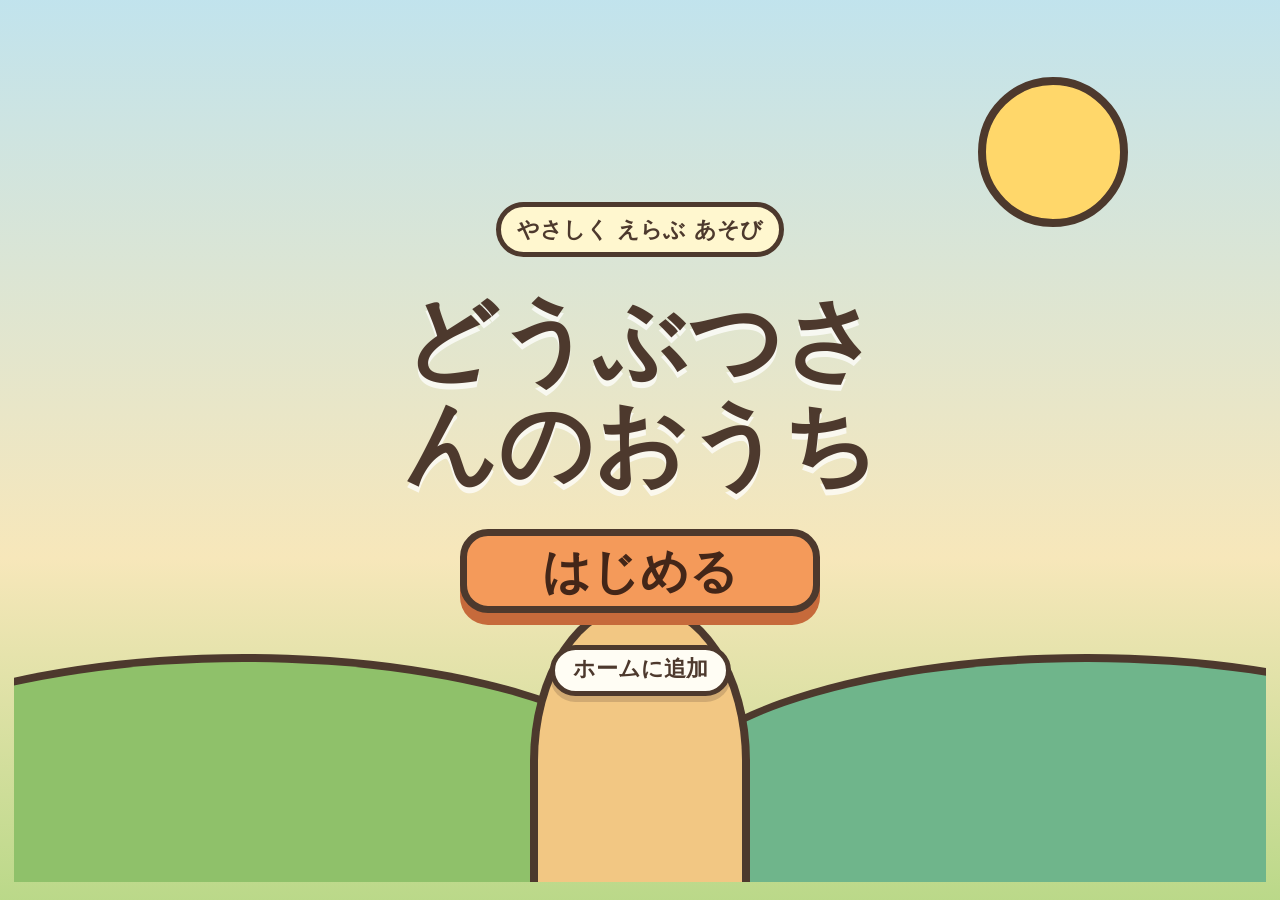
==== index.html @ 2b5337e2 "feat: PWAとPages公開URLを整備" ====
<!doctype html>
<html lang="ja">
  <head>
    <meta charset="utf-8">
    <meta name="viewport" content="width=device-width, initial-scale=1, viewport-fit=cover">
    <meta name="theme-color" content="#f7e7ba">
    <meta name="description" content="どうぶつに合うおうちをタップして遊ぶ幼児向けゲーム">
    <meta name="mobile-web-app-capable" content="yes">
    <meta name="apple-mobile-web-app-capable" content="yes">
    <meta name="apple-mobile-web-app-title" content="どうぶつさんのおうち">
    <meta name="apple-mobile-web-app-status-bar-style" content="default">
    <title>どうぶつさんのおうち</title>
    <link rel="manifest" href="./manifest.webmanifest">
    <link rel="apple-touch-icon" href="./assets/icons/apple-touch-icon.png">
    <link rel="stylesheet" href="./styles.css">
  </head>
  <body>
    <main class="app-shell" aria-live="polite">
      <section class="screen start-screen is-active" id="startScreen">
        <div class="start-illustration" aria-hidden="true">
          <span class="sun"></span>
          <span class="hill hill-one"></span>
          <span class="hill hill-two"></span>
          <span class="path"></span>
        </div>
        <div class="start-content">
          <p class="eyebrow">やさしく えらぶ あそび</p>
          <h1>どうぶつさんのおうち</h1>
          <button class="primary-button" id="startButton" type="button">はじめる</button>
          <button class="install-guide-button" id="installGuideButton" type="button">ホームに追加</button>
        </div>
      </section>

      <section class="screen game-screen" id="gameScreen" hidden>
        <header class="game-header">
          <p class="round-label" id="roundLabel">どうぶつさん</p>
          <p class="message" id="message">どのおうちかな？</p>
        </header>

        <section class="play-field" aria-label="どうぶつとおうち">
          <div class="animal-stage" id="animalStage">
            <div class="animal-shadow" aria-hidden="true"></div>
            <img class="animal-image" id="animalImage" src="" alt="">
            <p class="animal-name" id="animalName"></p>
          </div>

          <div class="homes-grid" id="homesGrid" aria-label="おうちをえらぶ"></div>
        </section>

        <div class="next-area" id="nextArea" hidden>
          <button class="primary-button next-button" id="nextButton" type="button">つぎのどうぶつ</button>
        </div>
      </section>

      <section class="screen end-screen" id="endScreen" hidden>
        <div class="end-animals" aria-hidden="true">
          <span></span>
          <span></span>
          <span></span>
          <span></span>
          <span></span>
        </div>
        <h2>みんな おうちに かえったね</h2>
        <button class="primary-button" id="againButton" type="button">もういっかい</button>
      </section>

      <section class="install-sheet" id="installSheet" role="dialog" aria-modal="true" aria-labelledby="installTitle" hidden>
        <div class="install-dialog">
          <div class="install-copy">
            <p class="install-kicker">つぎから すぐあそぶ</p>
            <h2 id="installTitle">ホームに追加</h2>
            <p class="install-lead" id="installLead"></p>
          </div>
          <ol class="install-steps" id="installSteps"></ol>
          <div class="install-actions">
            <button class="primary-button install-action-button" id="pwaInstallButton" type="button" hidden>この端末に追加</button>
            <button class="secondary-button" id="closeInstallButton" type="button">とじる</button>
          </div>
        </div>
      </section>
    </main>

    <script src="./app.js"></script>
  </body>
</html>
---- styles.css ----
:root {
  --ink: #4d392d;
  --paper: #fff9e8;
  --sun: #ffd76a;
  --grass: #9fca65;
  --leaf: #5fad70;
  --water: #7ecbe8;
  --berry: #ee7f7b;
  --sky: #bfe3ef;
  --button: #f49a5a;
  --button-deep: #c66a3b;
  --choice: #ffffff;
  --choice-soft: #fff2d8;
  font-family: "Hiragino Maru Gothic ProN", "Yu Gothic", "Meiryo", system-ui, sans-serif;
}

* {
  box-sizing: border-box;
}

html {
  min-height: 100%;
  background: #f7e7ba;
}

body {
  min-height: 100svh;
  margin: 0;
  color: var(--ink);
  background:
    linear-gradient(180deg, rgba(191, 227, 239, 0.96) 0%, rgba(247, 231, 186, 0.98) 62%, rgba(184, 216, 135, 0.96) 100%);
  -webkit-tap-highlight-color: transparent;
  touch-action: manipulation;
  user-select: none;
}

button {
  font: inherit;
  color: inherit;
}

.app-shell {
  position: relative;
  min-height: 100svh;
  overflow: hidden;
  padding: max(16px, env(safe-area-inset-top)) max(14px, env(safe-area-inset-right)) max(18px, env(safe-area-inset-bottom)) max(14px, env(safe-area-inset-left));
}

.screen {
  min-height: calc(100svh - max(16px, env(safe-area-inset-top)) - max(18px, env(safe-area-inset-bottom)));
}

.screen[hidden] {
  display: none;
}

.start-screen,
.end-screen {
  display: grid;
  place-items: center;
  position: relative;
}

.start-illustration {
  position: absolute;
  inset: 0;
  overflow: hidden;
  pointer-events: none;
}

.sun {
  position: absolute;
  width: clamp(84px, 18vw, 150px);
  aspect-ratio: 1;
  top: 7%;
  right: 11%;
  border: 8px solid var(--ink);
  border-radius: 50%;
  background: var(--sun);
}

.hill {
  position: absolute;
  bottom: -10%;
  width: 68vw;
  height: 35vh;
  border: 8px solid var(--ink);
  border-bottom: 0;
  border-radius: 50% 50% 0 0;
}

.hill-one {
  left: -16vw;
  background: #8fc16a;
}

.hill-two {
  right: -20vw;
  background: #6fb58b;
}

.path {
  position: absolute;
  left: 50%;
  bottom: -6%;
  width: min(34vw, 220px);
  height: 37vh;
  transform: translateX(-50%);
  border: 8px solid var(--ink);
  border-bottom: 0;
  border-radius: 48% 48% 0 0;
  background: #f2c783;
}

.start-content {
  position: relative;
  width: min(100%, 720px);
  display: grid;
  gap: clamp(18px, 4vw, 32px);
  justify-items: center;
  text-align: center;
  padding: clamp(18px, 4vw, 36px);
}

.eyebrow {
  margin: 0;
  padding: 8px 16px;
  border: 5px solid var(--ink);
  border-radius: 999px;
  background: #fff7cf;
  font-size: clamp(0.95rem, 2.6vw, 1.35rem);
  font-weight: 800;
}

h1,
h2 {
  margin: 0;
  line-height: 1.12;
  letter-spacing: 0;
}

h1 {
  max-width: 11em;
  font-size: clamp(2.5rem, 9vw, 5.8rem);
  text-wrap: balance;
  text-shadow: 0 6px 0 rgba(255, 255, 255, 0.72);
}

h2 {
  max-width: 10em;
  font-size: clamp(2.15rem, 8vw, 5rem);
  text-align: center;
  text-shadow: 0 5px 0 rgba(255, 255, 255, 0.72);
}

.primary-button {
  min-width: min(86vw, 360px);
  min-height: 84px;
  border: 7px solid var(--ink);
  border-radius: 28px;
  background: var(--button);
  box-shadow: 0 12px 0 var(--button-deep);
  color: #432618;
  cursor: pointer;
  font-size: clamp(1.75rem, 6vw, 3rem);
  font-weight: 900;
  letter-spacing: 0;
  line-height: 1.05;
  transform: translateY(0);
  transition: transform 120ms ease, box-shadow 120ms ease, filter 120ms ease;
}

.primary-button:active {
  transform: translateY(8px);
  box-shadow: 0 4px 0 var(--button-deep);
  filter: brightness(1.03);
}

.install-guide-button {
  min-height: 48px;
  padding: 8px 18px 10px;
  border: 5px solid var(--ink);
  border-radius: 999px;
  background: #fffdf4;
  box-shadow: 0 6px 0 rgba(77, 57, 45, 0.2);
  cursor: pointer;
  font-size: clamp(1rem, 3vw, 1.35rem);
  font-weight: 900;
  line-height: 1.05;
}

.install-guide-button:active {
  transform: translateY(4px);
  box-shadow: 0 2px 0 rgba(77, 57, 45, 0.24);
}

.game-screen {
  display: grid;
  grid-template-rows: auto minmax(0, 1fr) auto;
  gap: clamp(10px, 2vw, 18px);
}

.game-header {
  display: grid;
  gap: 8px;
  justify-items: center;
  text-align: center;
}

.round-label,
.message,
.animal-name {
  margin: 0;
  font-weight: 900;
}

.round-label {
  min-height: 1.35em;
  font-size: clamp(1.05rem, 3.4vw, 1.65rem);
  color: #5d4a35;
}

.message {
  min-height: 1.35em;
  padding: 8px 18px;
  border: 5px solid var(--ink);
  border-radius: 999px;
  background: var(--paper);
  font-size: clamp(1.35rem, 4.7vw, 2.35rem);
  line-height: 1.1;
}

.play-field {
  min-height: 0;
  display: grid;
  grid-template-rows: minmax(190px, 1fr) auto;
  gap: clamp(10px, 2.4vw, 18px);
  align-items: center;
}

.animal-stage {
  position: relative;
  display: grid;
  justify-items: center;
  align-content: center;
  min-height: 210px;
}

.animal-shadow {
  position: absolute;
  bottom: clamp(18px, 4svh, 40px);
  width: min(42vw, 230px);
  height: 34px;
  border-radius: 999px;
  background: rgba(93, 74, 53, 0.18);
}

.animal-image {
  position: relative;
  z-index: 1;
  width: min(58vw, 42svh, 340px);
  max-width: 100%;
  aspect-ratio: 1;
  object-fit: contain;
  transform: translate(0, 0) rotate(0deg) scale(1);
  transform-origin: 50% 70%;
  transition: transform 700ms cubic-bezier(0.22, 0.9, 0.28, 1.12), filter 200ms ease;
}

.animal-name {
  position: relative;
  z-index: 2;
  min-width: 4.5em;
  margin-top: -8px;
  padding: 5px 14px 7px;
  border: 5px solid var(--ink);
  border-radius: 999px;
  background: #fffdf4;
  font-size: clamp(1.2rem, 4vw, 1.85rem);
}

.animal-stage.is-thinking .animal-image {
  animation: think 620ms ease-in-out 1;
}

.animal-stage.is-going-home .animal-image {
  transform: translate(var(--go-x, 0), var(--go-y, 0)) rotate(4deg) scale(0.52);
  filter: drop-shadow(0 10px 0 rgba(255, 255, 255, 0.76));
}

.homes-grid {
  display: grid;
  grid-template-columns: repeat(2, minmax(132px, 1fr));
  gap: clamp(10px, 2.8vw, 18px);
  width: min(100%, 760px);
  margin: 0 auto;
}

.home-card {
  position: relative;
  min-height: clamp(112px, 19svh, 174px);
  padding: clamp(7px, 1.7vw, 12px);
  border: 6px solid var(--ink);
  border-radius: 24px;
  background: var(--choice);
  box-shadow: 0 8px 0 rgba(77, 57, 45, 0.22);
  display: grid;
  grid-template-rows: minmax(68px, 1fr) auto;
  align-items: center;
  justify-items: center;
  cursor: pointer;
  transition: transform 130ms ease, background 130ms ease, box-shadow 130ms ease, filter 130ms ease;
}

.home-card:nth-child(2n) {
  background: #eef8ff;
}

.home-card:nth-child(3n) {
  background: #f0f8df;
}

.home-card:nth-child(4n) {
  background: #fff0ed;
}

.home-card:active {
  transform: translateY(6px) scale(0.99);
  box-shadow: 0 3px 0 rgba(77, 57, 45, 0.28);
}

.home-card img {
  width: min(100%, 116px);
  height: min(14svh, 112px);
  min-height: 70px;
  object-fit: contain;
  pointer-events: none;
}

.home-card span {
  display: block;
  width: 100%;
  margin-top: 4px;
  font-size: clamp(1.05rem, 3.5vw, 1.55rem);
  font-weight: 900;
  line-height: 1.05;
  text-align: center;
  pointer-events: none;
}

.home-card.is-selected {
  background: var(--choice-soft);
  transform: translateY(-2px);
}

.home-card.is-guide {
  animation: guideGlow 960ms ease-in-out 2;
}

.home-card.is-happy {
  background: #fff7be;
  animation: happyHome 680ms ease-in-out 1;
}

.next-area {
  display: grid;
  min-height: 88px;
  place-items: center;
}

.next-button {
  min-height: 72px;
  min-width: min(84vw, 340px);
  font-size: clamp(1.45rem, 5vw, 2.4rem);
}

.end-screen {
  gap: clamp(24px, 6vw, 42px);
  text-align: center;
}

.end-animals {
  display: flex;
  gap: 10px;
  justify-content: center;
}

.end-animals span {
  width: clamp(34px, 9vw, 58px);
  aspect-ratio: 1;
  border: 6px solid var(--ink);
  border-radius: 50%;
  background: var(--berry);
  box-shadow: 0 8px 0 rgba(77, 57, 45, 0.16);
}

.end-animals span:nth-child(2) {
  background: var(--water);
}

.end-animals span:nth-child(3) {
  background: var(--sun);
}

.end-animals span:nth-child(4) {
  background: var(--leaf);
}

.end-animals span:nth-child(5) {
  background: #d7b2eb;
}

.install-sheet {
  position: fixed;
  z-index: 10;
  inset: 0;
  display: grid;
  place-items: center;
  padding: max(18px, env(safe-area-inset-top)) max(14px, env(safe-area-inset-right)) max(18px, env(safe-area-inset-bottom)) max(14px, env(safe-area-inset-left));
  background: rgba(77, 57, 45, 0.42);
}

.install-sheet[hidden] {
  display: none;
}

.install-dialog {
  width: min(100%, 560px);
  max-height: 100%;
  overflow: auto;
  display: grid;
  gap: 18px;
  padding: clamp(18px, 5vw, 30px);
  border: 7px solid var(--ink);
  border-radius: 28px;
  background: var(--paper);
  box-shadow: 0 14px 0 rgba(77, 57, 45, 0.24);
}

.install-copy {
  display: grid;
  gap: 8px;
  text-align: center;
}

.install-kicker,
.install-lead {
  margin: 0;
  font-weight: 900;
}

.install-kicker {
  color: #6b6f32;
  font-size: clamp(1rem, 3.4vw, 1.3rem);
}

.install-dialog h2 {
  max-width: none;
  font-size: clamp(2rem, 8vw, 3.4rem);
}

.install-lead {
  font-size: clamp(1.08rem, 3.8vw, 1.45rem);
  line-height: 1.35;
}

.install-steps {
  display: grid;
  gap: 10px;
  margin: 0;
  padding-left: 1.5em;
  font-size: clamp(1.05rem, 3.6vw, 1.35rem);
  font-weight: 800;
  line-height: 1.35;
}

.install-actions {
  display: grid;
  gap: 12px;
  justify-items: center;
}

.install-action-button {
  min-height: 68px;
  min-width: min(100%, 360px);
  font-size: clamp(1.25rem, 5vw, 2.05rem);
}

.secondary-button {
  min-width: min(100%, 240px);
  min-height: 58px;
  border: 5px solid var(--ink);
  border-radius: 20px;
  background: #eef8ff;
  box-shadow: 0 6px 0 rgba(77, 57, 45, 0.18);
  cursor: pointer;
  font-size: clamp(1.18rem, 4vw, 1.65rem);
  font-weight: 900;
}

.secondary-button:active {
  transform: translateY(4px);
  box-shadow: 0 2px 0 rgba(77, 57, 45, 0.24);
}

@keyframes think {
  0%,
  100% {
    transform: rotate(0deg) translateY(0);
  }
  30% {
    transform: rotate(-6deg) translateY(-6px);
  }
  65% {
    transform: rotate(5deg) translateY(-2px);
  }
}

@keyframes guideGlow {
  0%,
  100% {
    box-shadow: 0 8px 0 rgba(77, 57, 45, 0.22);
    filter: brightness(1);
  }
  45% {
    box-shadow: 0 8px 0 rgba(77, 57, 45, 0.22), 0 0 0 10px rgba(255, 215, 106, 0.62);
    filter: brightness(1.06);
  }
}

@keyframes happyHome {
  0%,
  100% {
    transform: scale(1);
  }
  45% {
    transform: scale(1.05) rotate(-2deg);
  }
}

@media (min-width: 720px) {
  .homes-grid {
    grid-template-columns: repeat(5, minmax(116px, 1fr));
  }
}

@media (orientation: landscape) and (min-width: 760px) {
  .game-screen {
    gap: 8px;
  }

  .play-field {
    grid-template-columns: minmax(300px, 1fr) minmax(360px, 0.86fr);
    grid-template-rows: minmax(0, 1fr);
  }

  .animal-image {
    width: min(36vw, 58svh, 390px);
  }

  .homes-grid {
    width: 100%;
    grid-template-columns: repeat(2, minmax(150px, 1fr));
    align-content: center;
  }

  .home-card {
    min-height: min(25svh, 154px);
  }

  .home-card img {
    height: min(14svh, 94px);
  }
}

@media (max-width: 390px) {
  .app-shell {
    padding-inline: 10px;
  }

  .message {
    font-size: clamp(1.18rem, 7vw, 1.7rem);
  }

  .homes-grid {
    gap: 9px;
  }

  .home-card {
    border-width: 5px;
    border-radius: 20px;
    min-height: 108px;
  }
}

@media (prefers-reduced-motion: reduce) {
  *,
  *::before,
  *::after {
    animation-duration: 1ms !important;
    animation-iteration-count: 1 !important;
    scroll-behavior: auto !important;
    transition-duration: 1ms !important;
  }
}
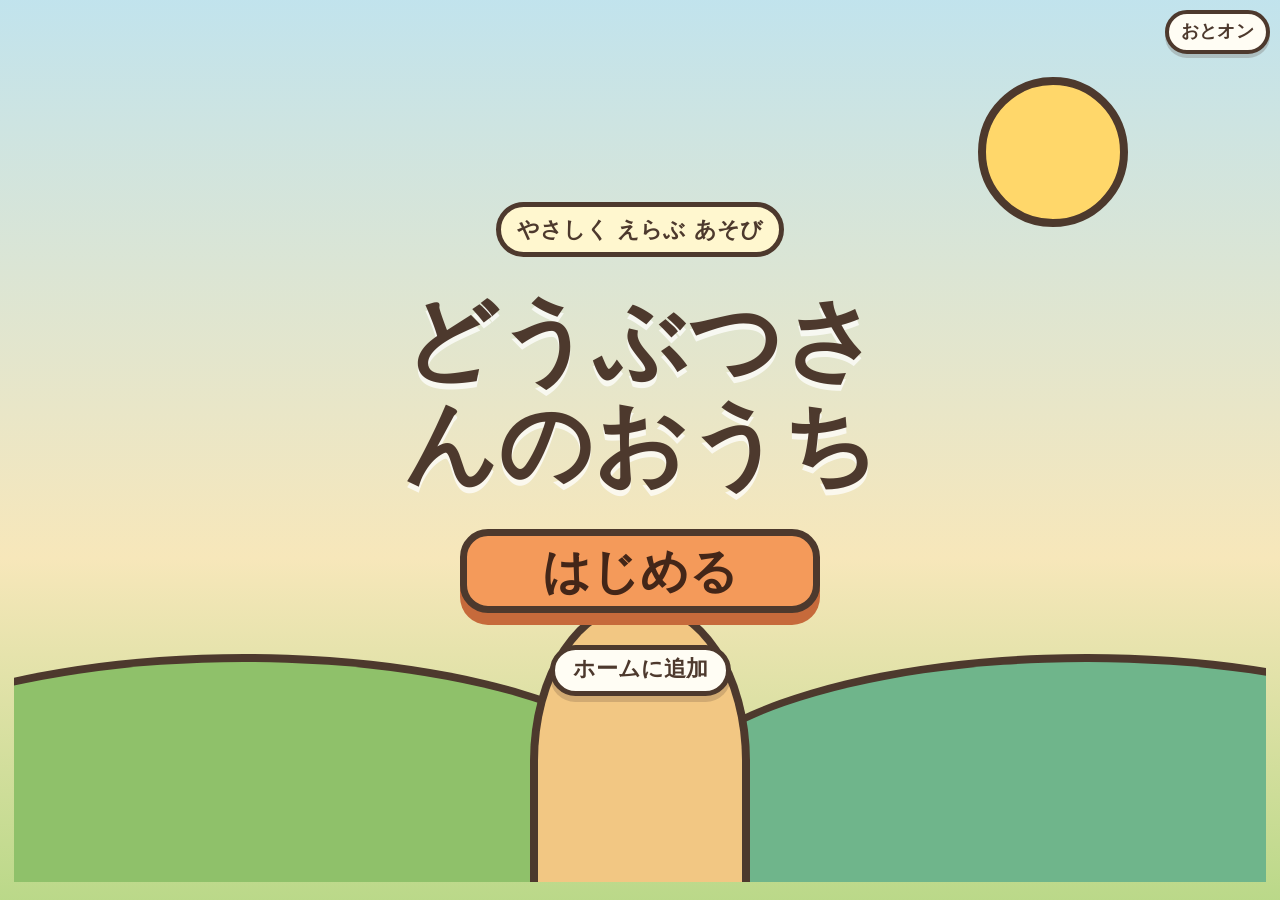
==== commit ee34e780: "feat: 動物追加と効果音、自動進行廃止 (cache v6) - どうぶつを5匹追加して計10匹、毎ラウンド5匹をランダム選出 - 正解時の和音と動物のなき声、間違い時の柔らかい音を追加 - 画面" ====
--- a/index.html
+++ b/index.html
@@ -12,10 +12,11 @@
     <title>どうぶつさんのおうち</title>
     <link rel="manifest" href="./manifest.webmanifest">
     <link rel="apple-touch-icon" href="./assets/icons/apple-touch-icon.png">
-    <link rel="stylesheet" href="./styles.css">
+    <link rel="stylesheet" href="./styles.css?v=6">
   </head>
   <body>
     <main class="app-shell" aria-live="polite">
+      <button class="mute-toggle" type="button" aria-pressed="false" data-muted="0">おとオン</button>
       <section class="screen start-screen is-active" id="startScreen">
         <div class="start-illustration" aria-hidden="true">
           <span class="sun"></span>
--- a/styles.css
+++ b/styles.css
@@ -24,12 +24,15 @@
 }
 
 body {
+  height: 100vh;
+  height: 100svh;
   min-height: 100svh;
   margin: 0;
   color: var(--ink);
   background:
     linear-gradient(180deg, rgba(191, 227, 239, 0.96) 0%, rgba(247, 231, 186, 0.98) 62%, rgba(184, 216, 135, 0.96) 100%);
   -webkit-tap-highlight-color: transparent;
+  overflow: hidden;
   touch-action: manipulation;
   user-select: none;
 }
@@ -189,6 +192,36 @@
   line-height: 1.05;
 }
 
+.mute-toggle {
+  position: fixed;
+  z-index: 12;
+  top: max(10px, env(safe-area-inset-top));
+  right: max(10px, env(safe-area-inset-right));
+  min-width: 84px;
+  min-height: 44px;
+  padding: 4px 12px 6px;
+  border: 4px solid var(--ink);
+  border-radius: 999px;
+  background: #fffdf4;
+  box-shadow: 0 4px 0 rgba(77, 57, 45, 0.22);
+  cursor: pointer;
+  font-size: clamp(0.85rem, 2.6vw, 1.1rem);
+  font-weight: 900;
+  line-height: 1.05;
+  letter-spacing: 0.02em;
+}
+
+.mute-toggle[data-muted="1"] {
+  background: #f1ece0;
+  color: #8a6f5a;
+  box-shadow: 0 2px 0 rgba(77, 57, 45, 0.18);
+}
+
+.mute-toggle:active {
+  transform: translateY(2px);
+  box-shadow: 0 2px 0 rgba(77, 57, 45, 0.22);
+}
+
 .install-guide-button:active {
   transform: translateY(4px);
   box-shadow: 0 2px 0 rgba(77, 57, 45, 0.24);
@@ -228,6 +261,13 @@
   background: var(--paper);
   font-size: clamp(1.35rem, 4.7vw, 2.35rem);
   line-height: 1.1;
+  transition: background 160ms ease, box-shadow 160ms ease, transform 160ms ease;
+}
+
+.message.is-correct {
+  background: #f0f8df;
+  box-shadow: 0 0 0 6px rgba(159, 202, 101, 0.34);
+  transform: scale(1.02);
 }
 
 .play-field {
@@ -359,7 +399,27 @@
 
 .home-card.is-happy {
   background: #fff7be;
+  border-color: #2d6542;
+  box-shadow: 0 8px 0 rgba(77, 57, 45, 0.22), 0 0 0 7px rgba(159, 202, 101, 0.42);
   animation: happyHome 680ms ease-in-out 1;
+}
+
+.home-card.is-happy::after {
+  content: "○";
+  position: absolute;
+  top: 8px;
+  right: 8px;
+  width: 34px;
+  aspect-ratio: 1;
+  display: grid;
+  place-items: center;
+  border: 4px solid var(--ink);
+  border-radius: 50%;
+  background: #fffdf4;
+  color: #2d6542;
+  font-size: 1.6rem;
+  font-weight: 900;
+  line-height: 1;
 }
 
 .next-area {
@@ -544,6 +604,42 @@
   }
 }
 
+@media (max-width: 480px) {
+  .play-field {
+    grid-template-rows: minmax(170px, 0.9fr) auto;
+  }
+
+  .homes-grid {
+    grid-template-columns: repeat(3, minmax(0, 1fr));
+    gap: 9px;
+    max-width: 400px;
+  }
+
+  .home-card {
+    min-height: 104px;
+    padding: 6px;
+    border-width: 5px;
+    border-radius: 20px;
+    box-shadow: 0 6px 0 rgba(77, 57, 45, 0.22);
+    grid-template-rows: minmax(58px, 1fr) auto;
+  }
+
+  .home-card:active {
+    transform: translateY(4px) scale(0.99);
+    box-shadow: 0 2px 0 rgba(77, 57, 45, 0.28);
+  }
+
+  .home-card img {
+    width: min(100%, 84px);
+    height: min(10svh, 74px);
+    min-height: 52px;
+  }
+
+  .home-card span {
+    font-size: clamp(0.86rem, 3.5vw, 1.08rem);
+  }
+}
+
 @media (orientation: landscape) and (min-width: 760px) {
   .game-screen {
     gap: 8px;
@@ -583,13 +679,145 @@
   }
 
   .homes-grid {
-    gap: 9px;
+    gap: 8px;
   }
 
   .home-card {
+    min-height: 98px;
+  }
+
+  .home-card img {
+    width: min(100%, 74px);
+    height: min(9svh, 64px);
+    min-height: 48px;
+  }
+
+  .home-card span {
+    font-size: clamp(0.8rem, 3.3vw, 1rem);
+  }
+}
+
+@media (max-width: 480px) and (max-height: 760px) {
+  .app-shell {
+    padding-block: max(8px, env(safe-area-inset-top)) max(10px, env(safe-area-inset-bottom));
+  }
+
+  .screen {
+    min-height: calc(100svh - max(8px, env(safe-area-inset-top)) - max(10px, env(safe-area-inset-bottom)));
+  }
+
+  .start-content {
+    gap: 14px;
+    padding-block: 12px;
+  }
+
+  .primary-button {
+    min-height: 72px;
+  }
+
+  .install-guide-button {
+    min-height: 42px;
+  }
+
+  .game-screen {
+    gap: 8px;
+  }
+
+  .game-header {
+    gap: 6px;
+  }
+
+  .round-label {
+    font-size: clamp(0.95rem, 4vw, 1.3rem);
+  }
+
+  .message {
+    padding: 6px 14px;
+    border-width: 4px;
+    font-size: clamp(1.15rem, 6.2vw, 1.65rem);
+  }
+
+  .play-field {
+    grid-template-rows: minmax(150px, 0.85fr) auto;
+    gap: 8px;
+  }
+
+  .animal-stage {
+    min-height: 160px;
+  }
+
+  .animal-shadow {
+    bottom: clamp(10px, 3svh, 24px);
+    width: min(38vw, 180px);
+    height: 28px;
+  }
+
+  .animal-image {
+    width: min(52vw, 31svh, 230px);
+  }
+
+  .animal-name {
+    padding: 4px 12px 6px;
+    border-width: 4px;
+    font-size: clamp(1.05rem, 4.8vw, 1.4rem);
+  }
+
+  .home-card {
+    min-height: 96px;
+    padding: 6px;
+  }
+
+  .home-card img {
+    width: min(100%, 94px);
+    height: min(11svh, 80px);
+    min-height: 56px;
+  }
+
+  .home-card span {
+    font-size: clamp(0.98rem, 4vw, 1.25rem);
+  }
+
+  .home-card.is-happy::after {
+    top: 5px;
+    right: 5px;
+    width: 28px;
+    border-width: 3px;
+    font-size: 1.25rem;
+  }
+
+  .next-area {
+    min-height: 72px;
+  }
+
+  .next-button {
+    min-height: 62px;
+  }
+}
+
+@media (max-width: 480px) {
+  .homes-grid {
+    grid-template-columns: repeat(3, minmax(0, 1fr));
+    gap: 7px;
+    max-width: 400px;
+  }
+
+  .home-card {
+    min-height: clamp(78px, 13svh, 96px);
+    padding: 5px;
     border-width: 5px;
-    border-radius: 20px;
-    min-height: 108px;
+    border-radius: 18px;
+    grid-template-rows: minmax(44px, 1fr) auto;
+  }
+
+  .home-card img {
+    width: min(100%, 68px);
+    height: min(8svh, 58px);
+    min-height: 42px;
+  }
+
+  .home-card span {
+    margin-top: 2px;
+    font-size: clamp(0.72rem, 3vw, 0.95rem);
   }
 }
 
